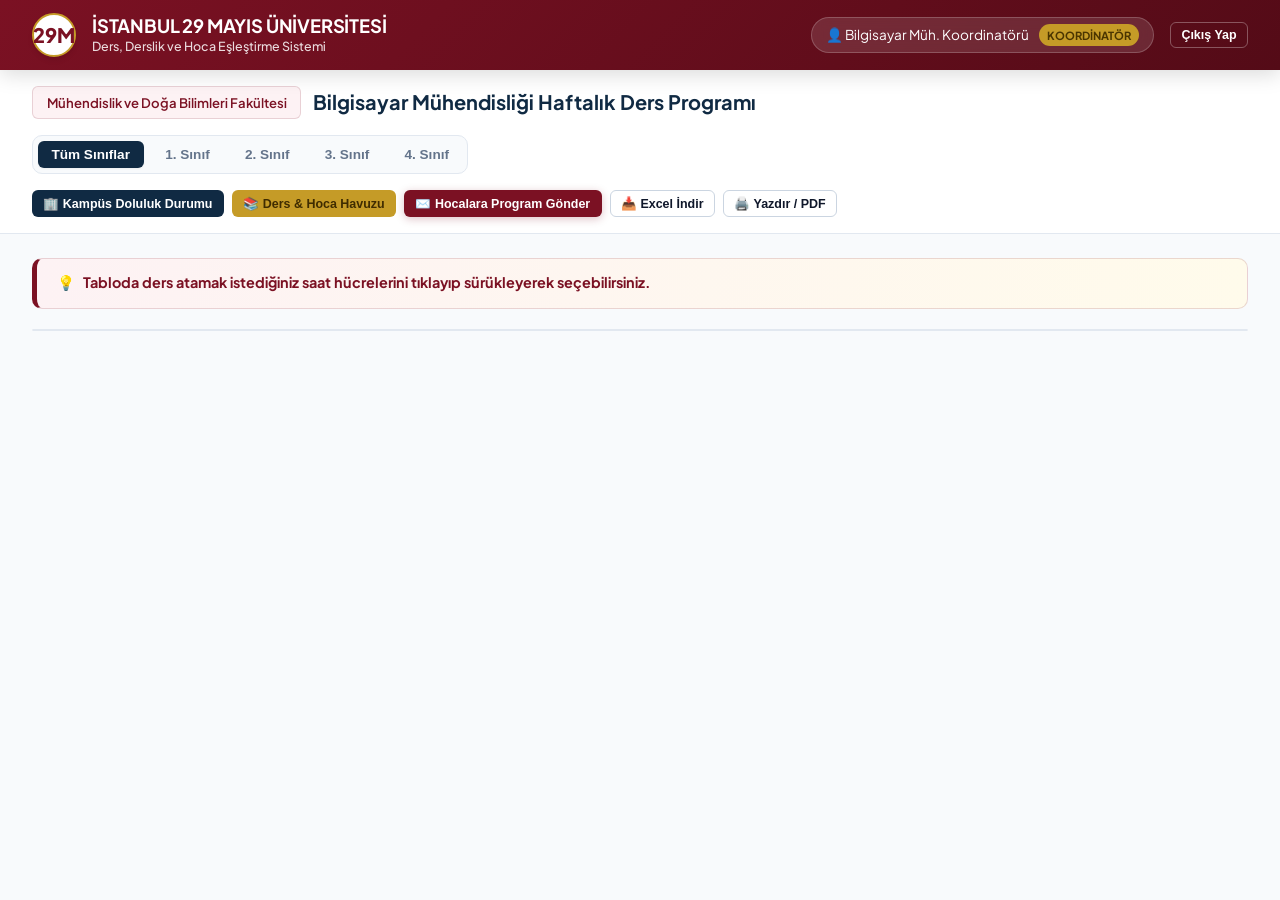
==== index.html @ 770a7598 "Istanbul 29 Mayis Universitesi Ders, Derslik ve Hoca Esletirme Sistemi" ====
<!DOCTYPE html>
<html lang="tr">
<head>
    <meta charset="UTF-8">
    <meta name="viewport" content="width=device-width, initial-scale=1.0">
    <title>Haftalık Ders Programı | İstanbul 29 Mayıs Üniversitesi</title>
    <link rel="stylesheet" href="css/style.css">
    <link rel="stylesheet" href="css/grid.css">
</head>
<body>

    <!-- Üst Kurumsal Bar -->
    <header class="top-navbar">
        <a href="index.html" class="nav-brand">
            <div class="nav-logo-icon">29M</div>
            <div class="brand-text">
                <h1>İSTANBUL 29 MAYIS ÜNİVERSİTESİ</h1>
                <span>Ders, Derslik ve Hoca Eşleştirme Sistemi</span>
            </div>
        </a>

        <div class="nav-actions">
            <a href="admin.html" class="btn btn-gold btn-sm" id="navAdminLink" style="display: none;">
                🛡️ Yönetici Paneli
            </a>
            <div class="user-badge">
                <span>👤 <span id="navUserName">Kullanıcı</span></span>
                <span class="role-tag" id="navUserRole">KOORDİNATÖR</span>
            </div>
            <button type="button" class="btn btn-outline btn-sm" id="btnLogout" style="color:white; border-color:rgba(255,255,255,0.3); background: transparent;">
                Çıkış Yap
            </button>
        </div>
    </header>

    <!-- Kontrol ve Filtre Çubuğu -->
    <section class="control-bar">
        <div class="dept-info">
            <span class="faculty-pill" id="currentFacultyBadge">Fakülte Yükleniyor...</span>
            <h2 class="dept-title" id="currentDeptTitle">Haftalık Ders Programı</h2>
        </div>

        <div style="display: flex; align-items: center; gap: 1rem; flex-wrap: wrap;">
            <!-- Sınıf Seviyesi Filtreleri -->
            <div class="filter-group">
                <button type="button" class="filter-btn active" data-grade="0">Tüm Sınıflar</button>
                <button type="button" class="filter-btn" data-grade="1">1. Sınıf</button>
                <button type="button" class="filter-btn" data-grade="2">2. Sınıf</button>
                <button type="button" class="filter-btn" data-grade="3">3. Sınıf</button>
                <button type="button" class="filter-btn" data-grade="4">4. Sınıf</button>
            </div>

            <!-- Eylemler -->
            <div style="display: flex; align-items: center; gap: 0.5rem; flex-wrap: wrap;">
                <button type="button" class="btn btn-navy btn-sm" id="btnOpenCoordOccupancy" title="Kampüsteki Tüm Sınıfların Doluluk Durumunu İncele">
                    🏢 Kampüs Doluluk Durumu
                </button>
                <button type="button" class="btn btn-gold btn-sm" id="btnOpenPoolModal" title="Bölümün Ders ve Hoca Havuzunu Yönet">
                    📚 Ders & Hoca Havuzu
                </button>
                <button type="button" class="btn btn-primary btn-sm" id="btnOpenSendModal" title="Bölüm Hocalarına Haftalık Programı E-Posta ile Gönder">
                    ✉️ Hocalara Program Gönder
                </button>
                <button type="button" class="btn btn-outline btn-sm" id="btnExportExcel" title="Excel Formatında İndir (CSV)">
                    📥 Excel İndir
                </button>
                <button type="button" class="btn btn-outline btn-sm" id="btnPrintSchedule" title="Yazdır veya PDF Kaydet">
                    🖨️ Yazdır / PDF
                </button>
            </div>
        </div>
    </section>

    <!-- Ana Çalışma Alanı -->
    <main class="main-container">
        <!-- İpucu & Seçim Bilgilendirme Bandı -->
        <div class="instruction-banner" id="selectionBanner">
            <div class="hint-title">
                <span>💡</span>
                <span id="selectionText">Tabloda ders atamak istediğiniz saat hücrelerini tıklayıp sürükleyerek seçebilirsiniz.</span>
            </div>
            <button type="button" class="btn btn-primary btn-sm" id="btnOpenAddModal" style="display: none;">
                ➕ Seçilen Hücreleri Birleştir & Ders Ata
            </button>
        </div>

        <!-- Excel Tarzı Program Izgarası -->
        <div class="grid-wrapper" id="scheduleGridWrapper">
            <!-- JavaScript ile dinamik render edilecek -->
        </div>
    </main>

    <!-- DERS ATAMA & HÜCRE BİRLEŞTİRME MODALI -->
    <div class="modal-overlay" id="addCourseModal">
        <div class="modal-content">
            <div class="modal-header">
                <h3>📚 Ders ve Derslik Eşleştir</h3>
                <button type="button" class="modal-close" id="btnCloseModal">&times;</button>
            </div>

            <form id="addCourseForm">
                <div class="modal-body">
                    <!-- Seçilen Saat Aralığı Bilgisi -->
                    <div style="background: var(--surface-alt); border: 1px solid var(--surface-border); border-radius: var(--radius-md); padding: 0.85rem 1rem; display: flex; justify-content: space-between; align-items: center;">
                        <div>
                            <span style="font-size: 0.78rem; color: var(--text-muted); display: block;">Seçilen Gün:</span>
                            <strong style="color: var(--primary); font-size: 1rem;" id="modalSelectedDay">Pazartesi</strong>
                        </div>
                        <div style="text-align: right;">
                            <span style="font-size: 0.78rem; color: var(--text-muted); display: block;">Seçilen Saat Aralığı:</span>
                            <strong style="color: var(--navy); font-size: 0.95rem;" id="modalSelectedTime">08:30 - 11:20 (3 Saat)</strong>
                        </div>
                    </div>

                    <!-- Bölüm Dersleri Seçimi -->
                    <div class="form-group">
                        <label for="slotCourseSelect">Kayıtlı Ders Listesinden Seç</label>
                        <select id="slotCourseSelect" class="form-control">
                            <option value="">-- Listeden Seçin veya Aşağıya Yazın --</option>
                        </select>
                    </div>

                    <div class="form-row">
                        <div class="form-group">
                            <label for="slotCourseCode">Ders Kodu</label>
                            <input type="text" id="slotCourseCode" class="form-control" placeholder="Örn: CENG101" required>
                        </div>
                        <div class="form-group">
                            <label for="slotGradeLevel">Sınıf Seviyesi</label>
                            <select id="slotGradeLevel" class="form-control">
                                <option value="1">1. Sınıf</option>
                                <option value="2">2. Sınıf</option>
                                <option value="3">3. Sınıf</option>
                                <option value="4">4. Sınıf</option>
                            </select>
                        </div>
                    </div>

                    <div class="form-group">
                        <label for="slotCourseName">Ders Adı</label>
                        <input type="text" id="slotCourseName" class="form-control" placeholder="Örn: Algoritmalar ve Programlama I" required>
                    </div>

                    <!-- Öğretim Görevlisi -->
                    <div class="form-group">
                        <label for="slotInstructor">Öğretim Görevlisi (Hoca)</label>
                        <select id="slotInstructor" class="form-control" required>
                            <option value="">-- Öğretim Görevlisi Seçiniz --</option>
                        </select>
                    </div>

                    <!-- Derslik Seçimi (Önceden Yüklü Listeden) -->
                    <div class="form-group">
                        <label for="slotClassroom">Derslik (Kampüs Sınıfları)</label>
                        <select id="slotClassroom" class="form-control" required>
                            <option value="">-- Derslik Seçiniz --</option>
                        </select>
                    </div>

                    <!-- Kart Rengi -->
                    <div class="form-group">
                        <label for="slotColorTag">Program Kartı Vurgu Rengi</label>
                        <select id="slotColorTag" class="form-control">
                            <option value="#7B1123">Bordo (29 Mayıs Kurumsal)</option>
                            <option value="#102A43">Lacivert</option>
                            <option value="#0E7C7B">Zümrüt Yeşili</option>
                            <option value="#0B69A3">Mavi</option>
                            <option value="#B07D02">Altın / Amber</option>
                            <option value="#6B3074">Mürdüm Moru</option>
                            <option value="#2D6A4F">Orman Yeşili</option>
                        </select>
                    </div>

                    <!-- ÇAKIŞMA UYARI KUTUSU (CONFLICT ALERT BOX) -->
                    <div class="conflict-box" id="conflictAlertBox">
                        <div class="conflict-header">
                            <span style="font-size: 1.3rem;">⚠️</span>
                            <span>DİKKAT: DERSLİK VEYA HOCA ÇAKIŞMASI TESPİT EDİLDİ!</span>
                        </div>
                        <div class="conflict-desc" id="conflictAlertDesc">
                            Bu derslik seçilen gün ve saatte doludur.
                        </div>
                        <div class="conflict-details" id="conflictAlertDetails">
                            <!-- Çakışan bölüm, ders ve hoca bilgisi buraya gelecek -->
                        </div>
                    </div>

                    <!-- BOŞ DERSLİK ÖNERİLERİ -->
                    <div class="free-rooms-suggest" id="freeRoomsBox">
                        <h5>💡 Bu Saat Aralığında Müsait Olan Alternatif Derslikler (Tıklayarak Seçebilirsiniz):</h5>
                        <div class="free-rooms-pills" id="freeRoomsPills"></div>
                    </div>
                </div>

                <div class="modal-footer">
                    <button type="button" class="btn btn-outline" id="btnCancelModal">İptal</button>
                    <button type="submit" class="btn btn-primary" id="btnSaveSlot">
                        💾 Hücreleri Birleştir & Kaydet
                    </button>
                </div>
            </form>
        </div>
    </div>

    <!-- 1. KOORDİNATÖR KAMPÜS DOLULUK MODALI -->
    <div class="modal-overlay" id="coordOccupancyModal">
        <div class="modal-content" style="max-width: 1200px; width: 95%;">
            <div class="modal-header">
                <h3>🏢 Kampüs Geneli Derslik Doluluk Durumu</h3>
                <button type="button" class="modal-close" onclick="document.getElementById('coordOccupancyModal').classList.remove('active');">&times;</button>
            </div>
            <div class="modal-body">
                <div style="display: flex; align-items: center; justify-content: space-between; flex-wrap: wrap; gap: 1rem; margin-bottom: 1rem;">
                    <p style="font-size: 0.88rem; color: var(--text-muted);">
                        Aşağıdaki çizelgeden tüm sınıfların hangi gün ve saatte hangi bölüm tarafından rezerve edildiğini inceleyebilirsiniz.
                    </p>
                    <div style="display: flex; align-items: center; gap: 0.75rem;">
                        <select id="coordMatrixDay" class="form-control" style="width: 140px;">
                            <option value="Pazartesi">Pazartesi</option>
                            <option value="Salı">Salı</option>
                            <option value="Çarşamba">Çarşamba</option>
                            <option value="Perşembe">Perşembe</option>
                            <option value="Cuma">Cuma</option>
                            <option value="Cumartesi">Cumartesi</option>
                        </select>
                        <select id="coordMatrixBuilding" class="form-control" style="width: 140px;">
                            <option value="">Tüm Binalar</option>
                            <option value="A Blok">A Blok</option>
                            <option value="B Blok">B Blok</option>
                            <option value="C Blok">C Blok</option>
                            <option value="Rektörlük Binası">Rektörlük</option>
                        </select>
                    </div>
                </div>
                <div id="coordOccupancyContainer" class="grid-wrapper" style="border: 1px solid var(--surface-border); max-height: 520px; overflow-y: auto;">
                    <!-- JS ile doldurulacak -->
                </div>
            </div>
            <div class="modal-footer">
                <button type="button" class="btn btn-outline" onclick="document.getElementById('coordOccupancyModal').classList.remove('active');">Kapat</button>
            </div>
        </div>
    </div>

    <!-- 2. BÖLÜM DERS VE HOCA HAVUZU MODALI -->
    <div class="modal-overlay" id="poolModal">
        <div class="modal-content" style="max-width: 900px; width: 92%;">
            <div class="modal-header">
                <h3>📚 Bölüm Ders ve Hoca Havuzu</h3>
                <button type="button" class="modal-close" onclick="document.getElementById('poolModal').classList.remove('active');">&times;</button>
            </div>
            <div class="modal-body">
                <!-- Alt Sekmeler -->
                <div style="display: flex; gap: 0.5rem; border-bottom: 2px solid var(--surface-border); margin-bottom: 1.25rem;">
                    <button type="button" class="admin-nav-btn active" id="tabBtnCourses" onclick="window.app.switchPoolTab('courses')">
                        📖 Bölüm Dersleri (<span id="deptCourseCount">0</span>)
                    </button>
                    <button type="button" class="admin-nav-btn" id="tabBtnInstructors" onclick="window.app.switchPoolTab('instructors')">
                        👨‍🏫 Bölüm Hocaları (<span id="deptInstCount">0</span>)
                    </button>
                </div>

                <!-- DERSLER HAVUZU -->
                <div id="poolSectionCourses">
                    <div style="display: flex; justify-content: space-between; align-items: center; margin-bottom: 1rem;">
                        <h4 style="font-size: 1rem; color: var(--navy);">Bölümünüze Tanımlı Dersler</h4>
                        <button type="button" class="btn btn-primary btn-sm" onclick="window.app.openAddCourseForm()">
                            ➕ Yeni Ders Ekle
                        </button>
                    </div>

                    <!-- Hızlı Ders Ekleme Formu (Gizli/Görünür) -->
                    <div id="courseAddFormContainer" style="display: none; background: var(--surface-alt); padding: 1rem; border-radius: var(--radius-md); margin-bottom: 1rem; border: 1px solid var(--surface-border);">
                        <h5 style="margin-bottom: 0.75rem; color: var(--primary);">Yeni Ders Tanımla</h5>
                        <div class="form-row">
                            <div class="form-group">
                                <label>Ders Kodu</label>
                                <input type="text" id="newPoolCourseCode" class="form-control" placeholder="Örn: CENG202" required>
                            </div>
                            <div class="form-group">
                                <label>Sınıf Seviyesi</label>
                                <select id="newPoolCourseGrade" class="form-control">
                                    <option value="1">1. Sınıf</option>
                                    <option value="2">2. Sınıf</option>
                                    <option value="3">3. Sınıf</option>
                                    <option value="4">4. Sınıf</option>
                                </select>
                            </div>
                        </div>
                        <div class="form-group" style="margin-top: 0.5rem;">
                            <label>Ders Adı</label>
                            <input type="text" id="newPoolCourseName" class="form-control" placeholder="Örn: Nesne Yönelimli Programlama" required>
                        </div>
                        <div style="display: flex; justify-content: flex-end; gap: 0.5rem; margin-top: 0.75rem;">
                            <button type="button" class="btn btn-outline btn-sm" onclick="document.getElementById('courseAddFormContainer').style.display='none';">İptal</button>
                            <button type="button" class="btn btn-primary btn-sm" onclick="window.app.saveNewCourse()">💾 Dersi Kaydet</button>
                        </div>
                    </div>

                    <div style="max-height: 380px; overflow-y: auto;">
                        <table class="excel-schedule-table" style="min-width: 100%;">
                            <thead>
                                <tr>
                                    <th style="width: 120px;">Ders Kodu</th>
                                    <th>Ders Adı</th>
                                    <th style="width: 100px;">Sınıf</th>
                                    <th style="width: 100px;">Haftalık Saat</th>
                                    <th style="width: 90px; text-align: right;">İşlem</th>
                                </tr>
                            </thead>
                            <tbody id="poolCoursesTableBody"></tbody>
                        </table>
                    </div>
                </div>

                <!-- HOCALAR HAVUZU -->
                <div id="poolSectionInstructors" style="display: none;">
                    <div style="display: flex; justify-content: space-between; align-items: center; margin-bottom: 1rem;">
                        <h4 style="font-size: 1rem; color: var(--navy);">Bölüm Öğretim Elemanları</h4>
                        <button type="button" class="btn btn-primary btn-sm" onclick="window.app.openAddInstructorForm()">
                            ➕ Yeni Hoca Ekle
                        </button>
                    </div>

                    <!-- Hızlı Hoca Ekleme Formu -->
                    <div id="instAddFormContainer" style="display: none; background: var(--surface-alt); padding: 1rem; border-radius: var(--radius-md); margin-bottom: 1rem; border: 1px solid var(--surface-border);">
                        <h5 style="margin-bottom: 0.75rem; color: var(--primary);">Yeni Öğretim Elemanı Tanımla</h5>
                        <div class="form-row">
                            <div class="form-group">
                                <label>Akademik Unvan</label>
                                <select id="newPoolInstTitle" class="form-control">
                                    <option value="Prof. Dr.">Prof. Dr.</option>
                                    <option value="Doç. Dr.">Doç. Dr.</option>
                                    <option value="Dr. Öğr. Üyesi">Dr. Öğr. Üyesi</option>
                                    <option value="Öğr. Gör.">Öğr. Gör.</option>
                                    <option value="Arş. Gör.">Arş. Gör.</option>
                                </select>
                            </div>
                            <div class="form-group">
                                <label>Ad Soyad</label>
                                <input type="text" id="newPoolInstName" class="form-control" placeholder="Örn: Canan Yıldız" required>
                            </div>
                        </div>
                        <div class="form-group" style="margin-top: 0.5rem;">
                            <label>Kurumsal E-Posta</label>
                            <input type="email" id="newPoolInstEmail" class="form-control" placeholder="canan@29mayis.edu.tr" required>
                        </div>
                        <div style="display: flex; justify-content: flex-end; gap: 0.5rem; margin-top: 0.75rem;">
                            <button type="button" class="btn btn-outline btn-sm" onclick="document.getElementById('instAddFormContainer').style.display='none';">İptal</button>
                            <button type="button" class="btn btn-primary btn-sm" onclick="window.app.saveNewInstructor()">💾 Hocayı Kaydet</button>
                        </div>
                    </div>

                    <div style="max-height: 380px; overflow-y: auto;">
                        <table class="excel-schedule-table" style="min-width: 100%;">
                            <thead>
                                <tr>
                                    <th style="width: 140px;">Unvan</th>
                                    <th>Ad Soyad</th>
                                    <th>Kurumsal E-Posta</th>
                                    <th style="width: 90px; text-align: right;">İşlem</th>
                                </tr>
                            </thead>
                            <tbody id="poolInstructorsTableBody"></tbody>
                        </table>
                    </div>
                </div>
            </div>
            <div class="modal-footer">
                <button type="button" class="btn btn-outline" onclick="document.getElementById('poolModal').classList.remove('active');">Kapat</button>
            </div>
        </div>
    </div>

    <!-- 3. HOCALARA PROGRAM GÖNDERME MODALI -->
    <div class="modal-overlay" id="sendScheduleModal">
        <div class="modal-content" style="max-width: 620px;">
            <div class="modal-header">
                <h3>✉️ Bölüm Ders Programını E-Posta ile Paylaş</h3>
                <button type="button" class="modal-close" onclick="document.getElementById('sendScheduleModal').classList.remove('active');">&times;</button>
            </div>
            <div class="modal-body">
                <p style="font-size: 0.88rem; color: var(--text-muted);">
                    Haftalık oluşturulan ders ve derslik programını bölüm hocalarının kurumsal e-postalarına (@29mayis.edu.tr) gönderebilirsiniz.
                </p>

                <div class="form-group" style="margin-top: 0.75rem;">
                    <label for="sendTargetSelect">Gönderim Türü / Hedef</label>
                    <select id="sendTargetSelect" class="form-control">
                        <option value="all">📢 Tüm Bölüm Hocalarına Toplu Gönder (Herkesin Kendi Programı)</option>
                    </select>
                </div>

                <!-- Önizleme Kutusu -->
                <div style="background: var(--surface-alt); border: 1px solid var(--surface-border); border-radius: var(--radius-md); padding: 1rem; margin-top: 0.75rem;">
                    <h5 style="color: var(--navy); margin-bottom: 0.5rem;" id="sendPreviewTitle">Önizleme: Tüm Bölüm Hocaları</h5>
                    <div id="sendPreviewContent" style="font-size: 0.84rem; max-height: 220px; overflow-y: auto; color: var(--text-main); line-height: 1.6;">
                        <!-- JS ile doldurulacak -->
                    </div>
                </div>

                <div id="sendSuccessBox" style="display: none; background: #ECFDF5; border: 1px solid #6EE7B7; color: #065F46; padding: 0.85rem; border-radius: var(--radius-md); font-size: 0.85rem; margin-top: 0.75rem;">
                    <!-- JS bildirim -->
                </div>
            </div>
            <div class="modal-footer">
                <button type="button" class="btn btn-outline btn-sm" onclick="document.getElementById('sendScheduleModal').classList.remove('active');">Kapat</button>
                <button type="button" class="btn btn-primary btn-sm" id="btnConfirmSendSchedule" onclick="window.app.dispatchScheduleEmail()">
                    🚀 Programı E-Posta Olarak Gönder
                </button>
            </div>
        </div>
    </div>

    <!-- Bildirim Konteyneri -->
    <div id="toastContainer" class="toast-container"></div>

    <script src="js/mock-data.js"></script>
    <script src="js/conflict-checker.js"></script>
    <script src="js/schedule-grid.js"></script>
    <script src="js/app.js"></script>
</body>
</html>
---- css/style.css ----
/* 
 * Istanbul 29 Mayis Universitesi - Kurumsal Tasarim Sistemi
 * Renkler: Bordo (#7B1123), Lacivert (#102A43), Altin (#C59B27)
 */

@import url('https://fonts.googleapis.com/css2?family=Plus+Jakarta+Sans:wght@400;500;600;700;800&family=JetBrains+Mono:wght@400;600&display=swap');

:root {
    --primary: #7B1123;         /* 29 Mayis Bordosu */
    --primary-hover: #630D1B;
    --primary-light: #FDF2F4;
    --primary-glow: rgba(123, 17, 35, 0.25);
    
    --navy: #102A43;            /* Koyu Kurumsal Lacivert */
    --navy-light: #243B53;
    --navy-bg: #0B1D2D;
    
    --gold: #C59B27;            /* Universite Altini */
    --gold-hover: #A7821E;
    --gold-light: #FEF8E7;

    --surface: #FFFFFF;
    --surface-alt: #F8FAFC;
    --surface-border: #E2E8F0;
    --surface-border-strong: #CBD5E1;
    
    --text-main: #0F172A;
    --text-muted: #64748B;
    --text-light: #94A3B8;
    
    --success: #10B981;
    --success-light: #ECFDF5;
    --warning: #F59E0B;
    --warning-light: #FFFBEB;
    --danger: #EF4444;
    --danger-light: #FEF2F2;

    --radius-sm: 6px;
    --radius-md: 10px;
    --radius-lg: 16px;
    --radius-xl: 24px;
    
    --shadow-sm: 0 1px 2px 0 rgba(0, 0, 0, 0.05);
    --shadow-md: 0 4px 6px -1px rgba(0, 0, 0, 0.08), 0 2px 4px -2px rgba(0, 0, 0, 0.05);
    --shadow-lg: 0 10px 25px -3px rgba(15, 23, 42, 0.1), 0 4px 6px -4px rgba(15, 23, 42, 0.05);
    --shadow-xl: 0 20px 35px -5px rgba(123, 17, 35, 0.15);
    
    --font-sans: 'Plus Jakarta Sans', -apple-system, BlinkMacSystemFont, "Segoe UI", Roboto, sans-serif;
    --font-mono: 'JetBrains Mono', monospace;
}

* {
    box-sizing: border-box;
    margin: 0;
    padding: 0;
}

body {
    font-family: var(--font-sans);
    background-color: var(--surface-alt);
    color: var(--text-main);
    line-height: 1.5;
    -webkit-font-smoothing: antialiased;
    min-height: 100vh;
}

/* Header & Top Bar */
.top-navbar {
    background: linear-gradient(135deg, var(--primary) 0%, #540B17 100%);
    color: white;
    padding: 0 2rem;
    height: 70px;
    display: flex;
    align-items: center;
    justify-content: space-between;
    box-shadow: 0 4px 20px rgba(0, 0, 0, 0.15);
    position: sticky;
    top: 0;
    z-index: 100;
}

.nav-brand {
    display: flex;
    align-items: center;
    gap: 1rem;
    text-decoration: none;
    color: white;
}

.nav-logo-icon {
    width: 44px;
    height: 44px;
    background: white;
    border-radius: 50%;
    display: flex;
    align-items: center;
    justify-content: center;
    font-weight: 800;
    color: var(--primary);
    font-size: 1.25rem;
    border: 2px solid var(--gold);
    box-shadow: var(--shadow-md);
}

.brand-text h1 {
    font-size: 1.15rem;
    font-weight: 700;
    letter-spacing: -0.01em;
    line-height: 1.2;
}

.brand-text span {
    font-size: 0.78rem;
    color: rgba(255, 255, 255, 0.85);
    display: block;
    font-weight: 500;
}

.nav-actions {
    display: flex;
    align-items: center;
    gap: 1rem;
}

.user-badge {
    background: rgba(255, 255, 255, 0.12);
    border: 1px solid rgba(255, 255, 255, 0.2);
    padding: 0.4rem 0.9rem;
    border-radius: 30px;
    display: flex;
    align-items: center;
    gap: 0.6rem;
    font-size: 0.85rem;
    backdrop-filter: blur(8px);
}

.user-badge .role-tag {
    background: var(--gold);
    color: #4A3500;
    font-size: 0.7rem;
    font-weight: 700;
    padding: 0.15rem 0.5rem;
    border-radius: 12px;
    text-transform: uppercase;
}

/* Secondary Sub-Header Control Bar */
.control-bar {
    background: white;
    border-bottom: 1px solid var(--surface-border);
    padding: 1rem 2rem;
    display: flex;
    align-items: center;
    justify-content: space-between;
    flex-wrap: wrap;
    gap: 1rem;
}

.dept-info {
    display: flex;
    align-items: center;
    gap: 0.75rem;
}

.faculty-pill {
    background: var(--primary-light);
    color: var(--primary);
    padding: 0.35rem 0.85rem;
    border-radius: var(--radius-sm);
    font-size: 0.82rem;
    font-weight: 600;
    border: 1px solid rgba(123, 17, 35, 0.15);
}

.dept-title {
    font-size: 1.25rem;
    font-weight: 700;
    color: var(--navy);
}

.filter-group {
    display: flex;
    align-items: center;
    gap: 0.5rem;
    background: var(--surface-alt);
    padding: 0.3rem;
    border-radius: var(--radius-md);
    border: 1px solid var(--surface-border);
}

.filter-btn {
    border: none;
    background: transparent;
    padding: 0.4rem 0.85rem;
    font-size: 0.85rem;
    font-weight: 600;
    color: var(--text-muted);
    border-radius: var(--radius-sm);
    cursor: pointer;
    transition: all 0.2s ease;
}

.filter-btn:hover {
    color: var(--text-main);
}

.filter-btn.active {
    background: var(--navy);
    color: white;
    box-shadow: var(--shadow-sm);
}

/* Action Buttons */
.btn {
    display: inline-flex;
    align-items: center;
    justify-content: center;
    gap: 0.5rem;
    padding: 0.55rem 1.1rem;
    font-size: 0.88rem;
    font-weight: 600;
    border-radius: var(--radius-md);
    border: 1px solid transparent;
    cursor: pointer;
    transition: all 0.2s cubic-bezier(0.4, 0, 0.2, 1);
    text-decoration: none;
}

.btn-primary {
    background: var(--primary);
    color: white;
    box-shadow: 0 2px 8px var(--primary-glow);
}

.btn-primary:hover {
    background: var(--primary-hover);
    transform: translateY(-1px);
    box-shadow: 0 4px 12px var(--primary-glow);
}

.btn-navy {
    background: var(--navy);
    color: white;
}

.btn-navy:hover {
    background: var(--navy-light);
}

.btn-gold {
    background: var(--gold);
    color: #3F2C00;
    font-weight: 700;
}

.btn-gold:hover {
    background: var(--gold-hover);
    color: white;
}

.btn-outline {
    background: white;
    color: var(--text-main);
    border-color: var(--surface-border-strong);
}

.btn-outline:hover {
    background: var(--surface-alt);
    border-color: var(--text-muted);
}

.btn-danger {
    background: var(--danger-light);
    color: var(--danger);
    border-color: rgba(239, 68, 68, 0.2);
}

.btn-danger:hover {
    background: var(--danger);
    color: white;
}

.btn-sm {
    padding: 0.3rem 0.65rem;
    font-size: 0.78rem;
    border-radius: var(--radius-sm);
}

/* Page Layout */
.main-container {
    padding: 1.5rem 2rem 3rem 2rem;
    max-width: 1700px;
    margin: 0 auto;
}

/* Instructions / Hint Bar */
.instruction-banner {
    background: linear-gradient(90deg, #FDF2F4 0%, #FFFBEB 100%);
    border: 1px solid rgba(123, 17, 35, 0.15);
    border-left: 5px solid var(--primary);
    border-radius: var(--radius-md);
    padding: 0.85rem 1.25rem;
    margin-bottom: 1.25rem;
    display: flex;
    align-items: center;
    justify-content: space-between;
    gap: 1rem;
    font-size: 0.9rem;
}

.instruction-banner .hint-title {
    font-weight: 700;
    color: var(--primary);
    display: flex;
    align-items: center;
    gap: 0.5rem;
}

.instruction-banner .selection-counter {
    background: var(--primary);
    color: white;
    padding: 0.2rem 0.6rem;
    border-radius: 20px;
    font-size: 0.78rem;
    font-weight: 700;
}

/* Modal Windows */
.modal-overlay {
    position: fixed;
    top: 0;
    left: 0;
    width: 100vw;
    height: 100vh;
    background: rgba(15, 23, 42, 0.65);
    backdrop-filter: blur(4px);
    display: none;
    align-items: center;
    justify-content: center;
    z-index: 1000;
    padding: 1rem;
    animation: fadeIn 0.2s ease-out;
}

.modal-overlay.active {
    display: flex;
}

.modal-content {
    background: white;
    border-radius: var(--radius-lg);
    box-shadow: var(--shadow-xl);
    width: 100%;
    max-width: 580px;
    max-height: 90vh;
    overflow-y: auto;
    display: flex;
    flex-direction: column;
    animation: slideUp 0.25s cubic-bezier(0.16, 1, 0.3, 1);
}

.modal-header {
    padding: 1.25rem 1.5rem;
    border-bottom: 1px solid var(--surface-border);
    display: flex;
    align-items: center;
    justify-content: space-between;
    background: var(--surface-alt);
    border-radius: var(--radius-lg) var(--radius-lg) 0 0;
}

.modal-header h3 {
    font-size: 1.15rem;
    font-weight: 700;
    color: var(--navy);
    display: flex;
    align-items: center;
    gap: 0.5rem;
}

.modal-close {
    background: transparent;
    border: none;
    font-size: 1.4rem;
    color: var(--text-muted);
    cursor: pointer;
    line-height: 1;
    padding: 0.2rem;
    border-radius: var(--radius-sm);
}

.modal-close:hover {
    color: var(--text-main);
    background: var(--surface-border);
}

.modal-body {
    padding: 1.5rem;
    display: flex;
    flex-direction: column;
    gap: 1.15rem;
}

.modal-footer {
    padding: 1rem 1.5rem;
    border-top: 1px solid var(--surface-border);
    display: flex;
    align-items: center;
    justify-content: flex-end;
    gap: 0.75rem;
    background: var(--surface-alt);
    border-radius: 0 0 var(--radius-lg) var(--radius-lg);
}

/* Forms & Inputs */
.form-group {
    display: flex;
    flex-direction: column;
    gap: 0.4rem;
}

.form-group label {
    font-size: 0.85rem;
    font-weight: 600;
    color: var(--text-main);
}

.form-control {
    width: 100%;
    padding: 0.65rem 0.9rem;
    font-size: 0.92rem;
    border: 1.5px solid var(--surface-border);
    border-radius: var(--radius-md);
    background: white;
    color: var(--text-main);
    font-family: inherit;
    transition: all 0.2s ease;
}

.form-control:focus {
    outline: none;
    border-color: var(--primary);
    box-shadow: 0 0 0 3px var(--primary-glow);
}

.form-row {
    display: grid;
    grid-template-columns: 1fr 1fr;
    gap: 1rem;
}

/* Conflict Alert Modal & Box */
.conflict-box {
    background: #FFF1F2;
    border: 1.5px solid #F43F5E;
    border-radius: var(--radius-md);
    padding: 1.15rem;
    display: none;
    flex-direction: column;
    gap: 0.75rem;
    animation: shake 0.4s ease-in-out;
}

.conflict-box.active {
    display: flex;
}

.conflict-header {
    display: flex;
    align-items: center;
    gap: 0.6rem;
    color: #9F1239;
    font-weight: 700;
    font-size: 0.98rem;
}

.conflict-desc {
    font-size: 0.88rem;
    color: #881337;
    line-height: 1.45;
}

.conflict-details {
    background: white;
    border-radius: var(--radius-sm);
    padding: 0.75rem;
    font-size: 0.83rem;
    border: 1px solid rgba(244, 63, 94, 0.2);
}

.free-rooms-suggest {
    background: #F0FDF4;
    border: 1px solid #86EFAC;
    border-radius: var(--radius-md);
    padding: 0.85rem;
    display: none;
    flex-direction: column;
    gap: 0.5rem;
}

.free-rooms-suggest.active {
    display: flex;
}

.free-rooms-suggest h5 {
    font-size: 0.84rem;
    font-weight: 700;
    color: #166534;
}

.free-rooms-pills {
    display: flex;
    flex-wrap: wrap;
    gap: 0.4rem;
}

.room-suggest-pill {
    background: white;
    border: 1px solid #BBF7D0;
    color: #15803D;
    font-weight: 600;
    font-size: 0.78rem;
    padding: 0.25rem 0.6rem;
    border-radius: 20px;
    cursor: pointer;
    transition: all 0.15s ease;
}

.room-suggest-pill:hover {
    background: #DCFCE7;
    border-color: #4ADE80;
}

/* Toast Notifications */
.toast-container {
    position: fixed;
    bottom: 2rem;
    right: 2rem;
    display: flex;
    flex-direction: column;
    gap: 0.75rem;
    z-index: 9999;
}

.toast {
    background: white;
    border-radius: var(--radius-md);
    padding: 0.9rem 1.25rem;
    box-shadow: var(--shadow-xl);
    border-left: 5px solid var(--primary);
    min-width: 320px;
    max-width: 450px;
    display: flex;
    align-items: center;
    justify-content: space-between;
    gap: 1rem;
    font-size: 0.88rem;
    animation: toastSlide 0.3s cubic-bezier(0.16, 1, 0.3, 1);
}

.toast.toast-danger {
    border-left-color: var(--danger);
    background: #FFF5F5;
}

.toast.toast-success {
    border-left-color: var(--success);
    background: #F0FDF4;
}

.toast.toast-warning {
    border-left-color: var(--warning);
    background: #FFFBEB;
}

/* Animations */
@keyframes fadeIn {
    from { opacity: 0; }
    to { opacity: 1; }
}

@keyframes slideUp {
    from { transform: translateY(20px); opacity: 0; }
    to { transform: translateY(0); opacity: 1; }
}

@keyframes toastSlide {
    from { transform: translateX(100%); opacity: 0; }
    to { transform: translateX(0); opacity: 1; }
}

@keyframes shake {
    0%, 100% { transform: translateX(0); }
    20%, 60% { transform: translateX(-6px); }
    40%, 80% { transform: translateX(6px); }
}

/* Responsive */
@media (max-width: 1024px) {
    .control-bar {
        flex-direction: column;
        align-items: flex-start;
    }
    .main-container {
        padding: 1rem;
    }
    .top-navbar {
        padding: 0 1rem;
    }
}
---- css/grid.css ----
/* 
 * Istanbul 29 Mayis Universitesi - Excel Tarzi Program Izgarasi (Grid)
 * Coklu hucre secimi, dikey birlestirme (rowspan), excel secim cercevesi
 */

.grid-wrapper {
    background: white;
    border-radius: var(--radius-lg);
    box-shadow: var(--shadow-md);
    border: 1px solid var(--surface-border);
    overflow: hidden;
    position: relative;
    user-select: none;
}

.table-scroll-container {
    overflow-x: auto;
    max-height: calc(100vh - 250px);
}

.excel-schedule-table {
    width: 100%;
    border-collapse: collapse;
    table-layout: fixed;
    font-size: 0.88rem;
    min-width: 1100px;
}

/* Tablo Basliklari (Gunler) */
.excel-schedule-table th {
    background: #0B1D2D;
    color: white;
    padding: 0.85rem 0.5rem;
    text-align: center;
    font-weight: 700;
    font-size: 0.92rem;
    letter-spacing: 0.02em;
    border: 1px solid #1E3A5F;
    position: sticky;
    top: 0;
    z-index: 20;
}

.excel-schedule-table th.time-col-header {
    width: 130px;
    background: #071520;
    z-index: 25;
    left: 0;
    position: sticky;
}

/* Saat Kolonu */
.time-cell {
    background: #F8FAFC;
    color: var(--navy);
    font-weight: 600;
    padding: 0.6rem 0.5rem;
    text-align: center;
    border: 1px solid var(--surface-border-strong);
    position: sticky;
    left: 0;
    z-index: 10;
    font-size: 0.82rem;
}

.time-cell .time-period {
    font-size: 0.72rem;
    color: var(--text-muted);
    font-weight: 500;
    display: block;
    margin-bottom: 0.15rem;
}

.time-cell .time-range {
    font-family: var(--font-mono);
    font-weight: 700;
    color: var(--navy);
}

/* Standart Hucreler */
.grid-cell {
    border: 1px solid var(--surface-border);
    padding: 0;
    height: 72px;
    vertical-align: top;
    position: relative;
    background: white;
    transition: background-color 0.15s ease;
    cursor: cell; /* Excel stili imlec */
}

.grid-cell:hover:not(.merged-slot) {
    background-color: #F8FAFC;
}

.grid-cell.cell-selecting {
    background-color: rgba(123, 17, 35, 0.12) !important;
    border: 1px dashed var(--primary) !important;
}

.grid-cell.cell-selected {
    background-color: rgba(16, 42, 67, 0.12) !important;
    border: 2px solid var(--navy) !important;
}

/* Excel Tipi Coklu Secim Araligi Vurgusu */
.grid-cell.range-top {
    border-top: 2.5px solid var(--navy) !important;
}

.grid-cell.range-bottom {
    border-bottom: 2.5px solid var(--navy) !important;
}

.grid-cell.range-left {
    border-left: 2.5px solid var(--navy) !important;
}

.grid-cell.range-right {
    border-right: 2.5px solid var(--navy) !important;
}

/* Hucre ici bos iken cikan kucuk arti ikonu */
.empty-cell-hint {
    display: none;
    position: absolute;
    inset: 0;
    align-items: center;
    justify-content: center;
    color: var(--text-light);
    font-size: 1.1rem;
    font-weight: 300;
    pointer-events: none;
}

.grid-cell:hover:not(.merged-slot) .empty-cell-hint {
    display: flex;
}

/* BIRLESTIRILMIS DERS KARTI (Merged Slot) */
.merged-slot {
    padding: 0.35rem;
    cursor: default;
    background: #FAFAFA;
}

.course-card {
    height: 100%;
    width: 100%;
    border-radius: var(--radius-md);
    background: white;
    border-left: 5px solid var(--primary);
    box-shadow: 0 2px 8px rgba(0, 0, 0, 0.06);
    display: flex;
    flex-direction: column;
    justify-content: space-between;
    padding: 0.6rem 0.75rem;
    transition: all 0.2s cubic-bezier(0.4, 0, 0.2, 1);
    position: relative;
    overflow: hidden;
}

.course-card:hover {
    box-shadow: var(--shadow-lg);
    transform: translateY(-2px);
}

.course-card-top {
    display: flex;
    align-items: flex-start;
    justify-content: space-between;
    gap: 0.5rem;
}

.course-code {
    font-size: 0.75rem;
    font-weight: 800;
    color: var(--primary);
    font-family: var(--font-mono);
    letter-spacing: 0.02em;
}

.grade-badge {
    font-size: 0.65rem;
    font-weight: 700;
    background: var(--surface-alt);
    color: var(--navy);
    padding: 0.1rem 0.4rem;
    border-radius: 4px;
    border: 1px solid var(--surface-border);
}

.course-title {
    font-weight: 700;
    font-size: 0.88rem;
    color: var(--navy);
    line-height: 1.3;
    margin: 0.25rem 0;
    display: -webkit-box;
    -webkit-line-clamp: 2;
    -webkit-box-orient: vertical;
    overflow: hidden;
}

.instructor-info {
    font-size: 0.78rem;
    color: var(--text-muted);
    font-weight: 600;
    display: flex;
    align-items: center;
    gap: 0.35rem;
    margin-bottom: 0.35rem;
}

.card-footer-info {
    display: flex;
    align-items: center;
    justify-content: space-between;
    flex-wrap: wrap;
    gap: 0.4rem;
    margin-top: auto;
    padding-top: 0.35rem;
    border-top: 1px dashed var(--surface-border);
}

.room-badge {
    background: #EFF6FF;
    color: #1D4ED8;
    font-size: 0.72rem;
    font-weight: 700;
    padding: 0.2rem 0.55rem;
    border-radius: 12px;
    border: 1px solid #BFDBFE;
    display: inline-flex;
    align-items: center;
    gap: 0.3rem;
}

.time-badge {
    font-size: 0.7rem;
    color: var(--text-muted);
    font-family: var(--font-mono);
    font-weight: 600;
}

/* Kart Uzerindeki Hizli Butonlar */
.card-actions {
    position: absolute;
    top: 0.4rem;
    right: 0.4rem;
    display: none;
    align-items: center;
    gap: 0.25rem;
    background: rgba(255, 255, 255, 0.95);
    padding: 0.15rem;
    border-radius: var(--radius-sm);
    box-shadow: var(--shadow-sm);
}

.course-card:hover .card-actions {
    display: flex;
}

.card-btn {
    border: none;
    background: transparent;
    cursor: pointer;
    padding: 0.25rem;
    font-size: 0.85rem;
    color: var(--text-muted);
    border-radius: 4px;
    display: flex;
    align-items: center;
    justify-content: center;
    transition: all 0.15s ease;
}

.card-btn:hover {
    color: var(--danger);
    background: var(--danger-light);
}

/* Cikis veya Yazdirma Modu */
@media print {
    .top-navbar, .control-bar, .instruction-banner, .btn, .card-actions {
        display: none !important;
    }
    .grid-wrapper {
        border: none;
        box-shadow: none;
    }
    .excel-schedule-table th {
        background: #333 !important;
        color: white !important;
    }
    .grid-cell {
        height: 60px;
    }
}
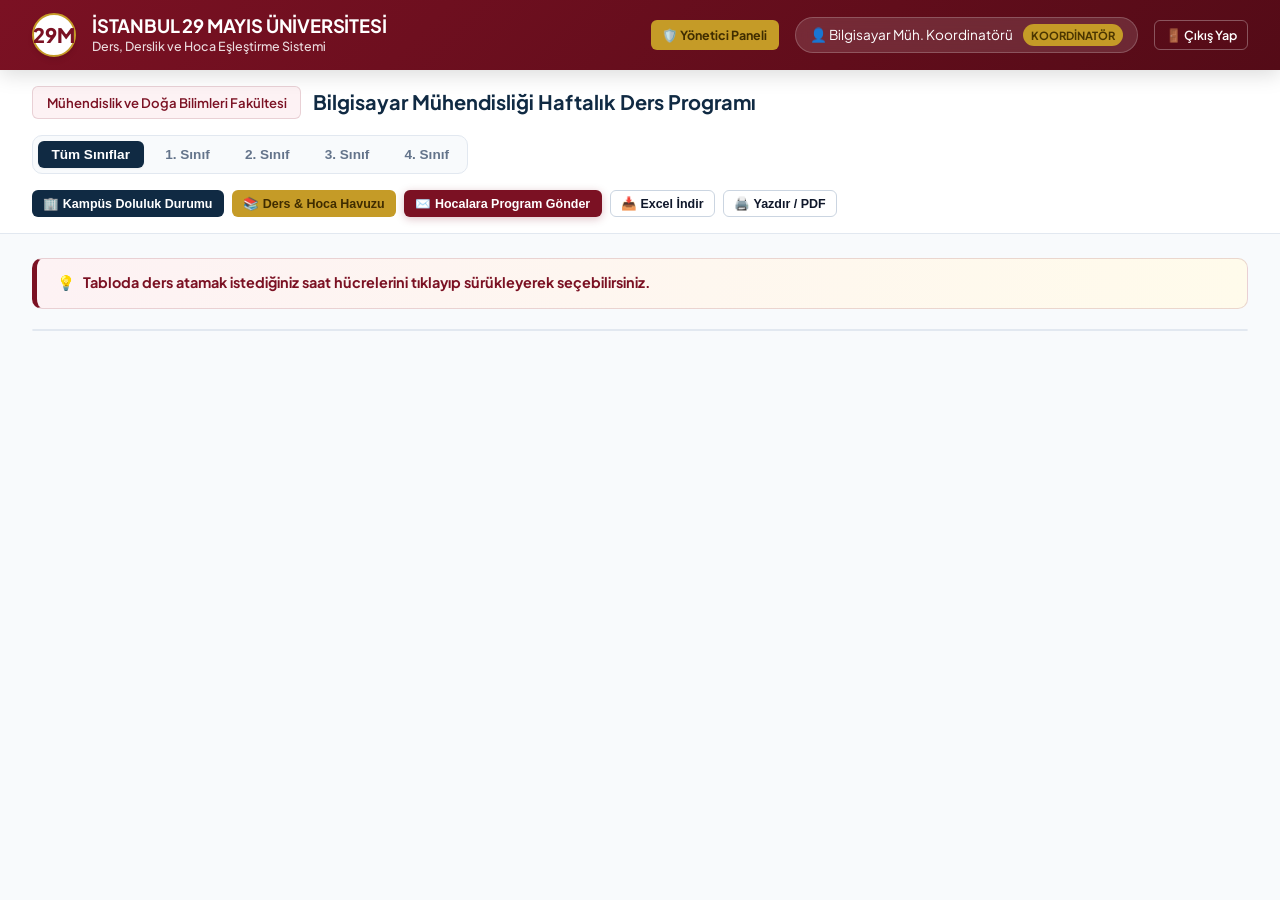
==== commit 9e016df7: "Fix navigation between pages and add full client-side LocalStorage API support for GitHub Pages" ====
--- a/index.html
+++ b/index.html
@@ -20,16 +20,16 @@
         </a>
 
         <div class="nav-actions">
-            <a href="admin.html" class="btn btn-gold btn-sm" id="navAdminLink" style="display: none;">
+            <a href="admin.html" class="btn btn-gold btn-sm" id="navAdminLink">
                 🛡️ Yönetici Paneli
             </a>
             <div class="user-badge">
                 <span>👤 <span id="navUserName">Kullanıcı</span></span>
                 <span class="role-tag" id="navUserRole">KOORDİNATÖR</span>
             </div>
-            <button type="button" class="btn btn-outline btn-sm" id="btnLogout" style="color:white; border-color:rgba(255,255,255,0.3); background: transparent;">
-                Çıkış Yap
-            </button>
+            <a href="login.html" class="btn btn-outline btn-sm" id="btnLogout" style="color:white; border-color:rgba(255,255,255,0.3); background: transparent; text-decoration: none;">
+                🚪 Çıkış Yap
+            </a>
         </div>
     </header>
 
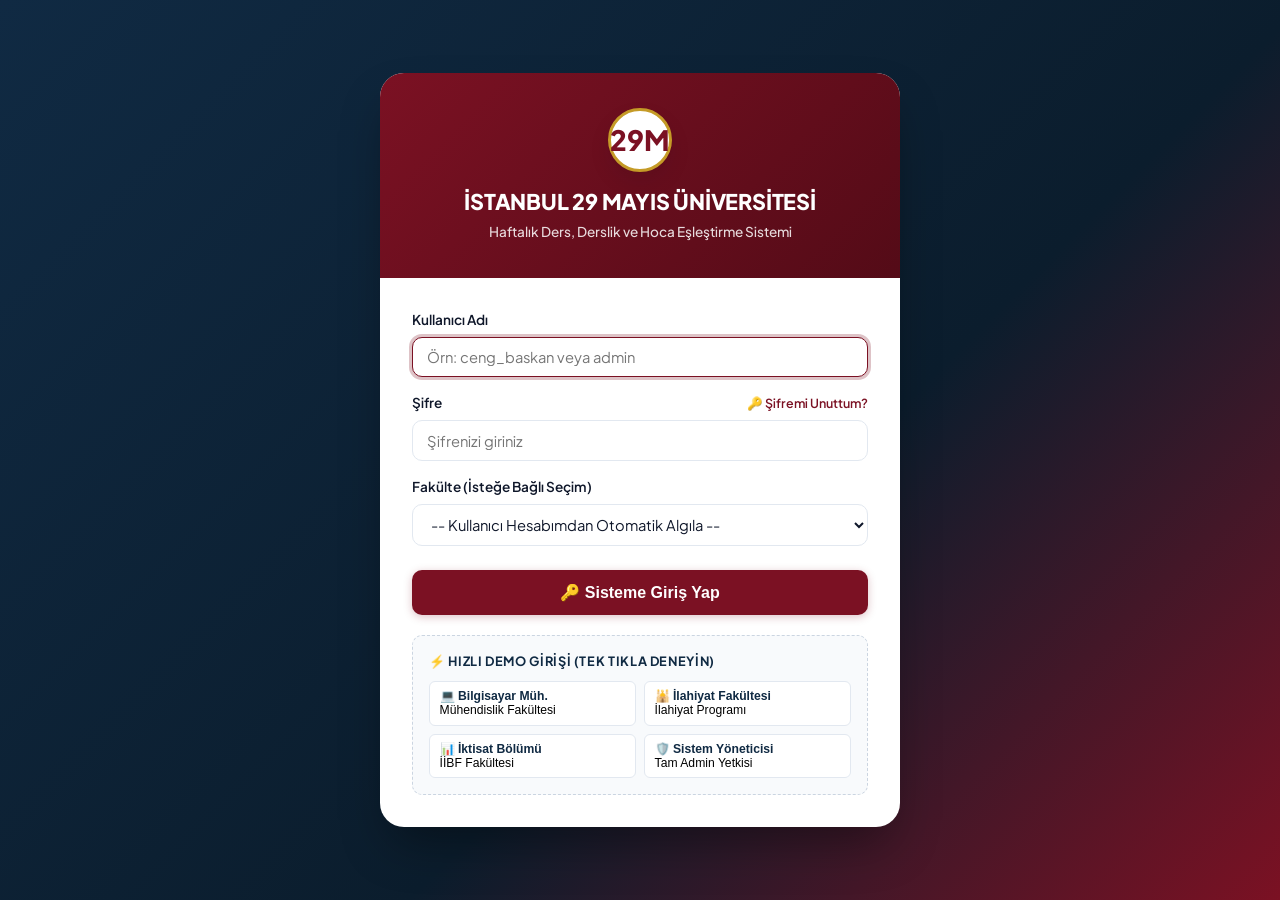
==== commit 726bc069: "Fix schedule table rendering and enforce login authentication" ====
--- a/index.html
+++ b/index.html
@@ -27,7 +27,7 @@
                 <span>👤 <span id="navUserName">Kullanıcı</span></span>
                 <span class="role-tag" id="navUserRole">KOORDİNATÖR</span>
             </div>
-            <a href="login.html" class="btn btn-outline btn-sm" id="btnLogout" style="color:white; border-color:rgba(255,255,255,0.3); background: transparent; text-decoration: none;">
+            <a href="login.html" class="btn btn-outline btn-sm" id="btnLogout" onclick="sessionStorage.removeItem('29m_user');" style="color:white; border-color:rgba(255,255,255,0.3); background: transparent; text-decoration: none;">
                 🚪 Çıkış Yap
             </a>
         </div>
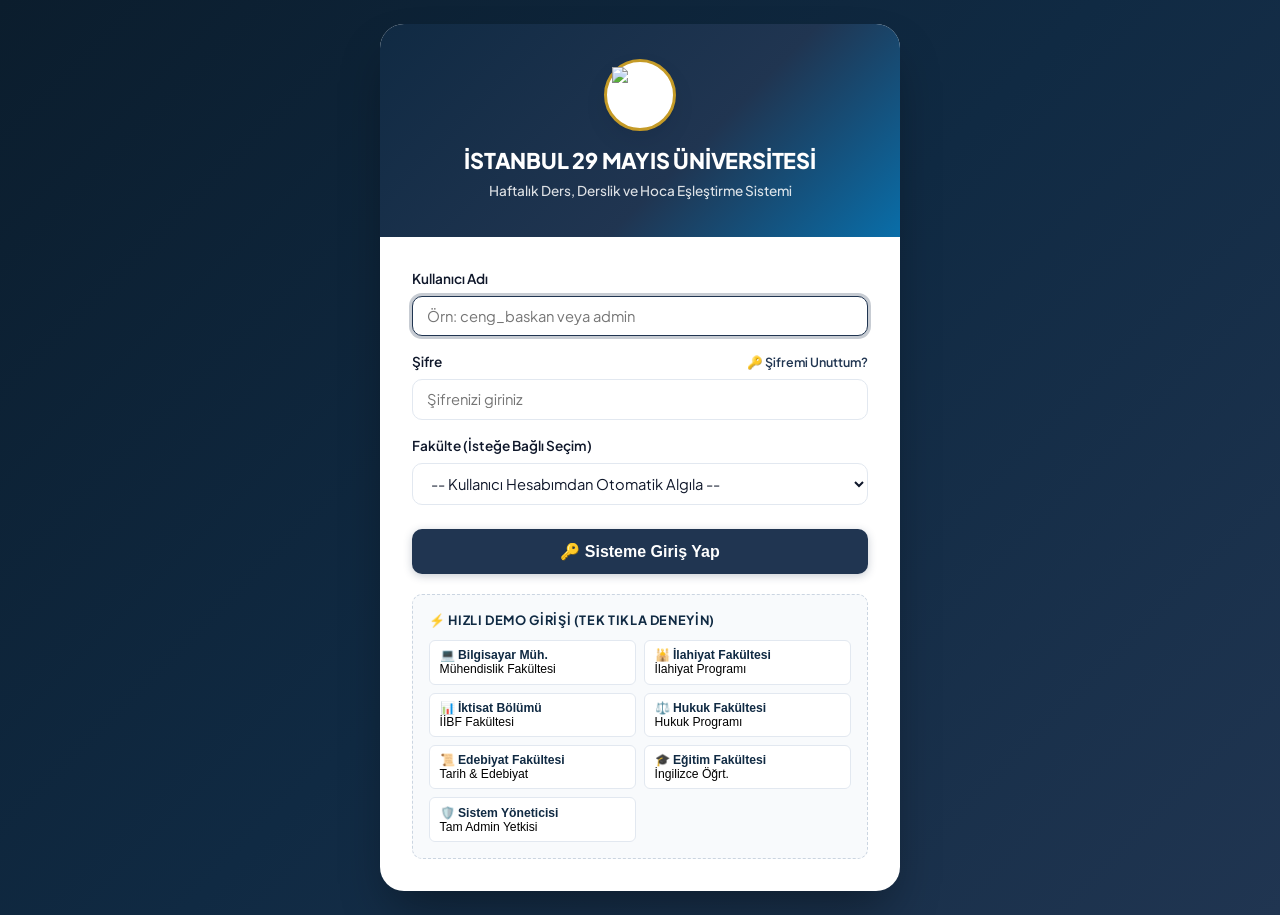
==== commit d62f3bca: "29 Mayis resmi logo, kurumsal renkler, akademik bolum/hoca kadrosu ve admin doluluk matrisi duzeltme" ====
--- a/index.html
+++ b/index.html
@@ -4,15 +4,16 @@
     <meta charset="UTF-8">
     <meta name="viewport" content="width=device-width, initial-scale=1.0">
     <title>Haftalık Ders Programı | İstanbul 29 Mayıs Üniversitesi</title>
-    <link rel="stylesheet" href="css/style.css">
-    <link rel="stylesheet" href="css/grid.css">
+    <link rel="icon" type="image/png" href="https://www.29mayis.edu.tr/public/images/favicon-32x32.png">
+    <link rel="stylesheet" href="css/style.css?v=20260909_03">
+    <link rel="stylesheet" href="css/grid.css?v=20260909_03">
 </head>
 <body>
 
     <!-- Üst Kurumsal Bar -->
     <header class="top-navbar">
         <a href="index.html" class="nav-brand">
-            <div class="nav-logo-icon">29M</div>
+            <img src="https://www.29mayis.edu.tr/public/images/logo/logo.png" alt="İstanbul 29 Mayıs Üniversitesi Logo" class="nav-logo-img">
             <div class="brand-text">
                 <h1>İSTANBUL 29 MAYIS ÜNİVERSİTESİ</h1>
                 <span>Ders, Derslik ve Hoca Eşleştirme Sistemi</span>
@@ -415,9 +416,9 @@
     <!-- Bildirim Konteyneri -->
     <div id="toastContainer" class="toast-container"></div>
 
-    <script src="js/mock-data.js"></script>
-    <script src="js/conflict-checker.js"></script>
-    <script src="js/schedule-grid.js"></script>
-    <script src="js/app.js"></script>
+    <script src="js/mock-data.js?v=20260909_05"></script>
+    <script src="js/conflict-checker.js?v=20260909_05"></script>
+    <script src="js/schedule-grid.js?v=20260909_05"></script>
+    <script src="js/app.js?v=20260909_05"></script>
 </body>
 </html>
--- a/css/style.css
+++ b/css/style.css
@@ -1,21 +1,24 @@
 /* 
  * Istanbul 29 Mayis Universitesi - Kurumsal Tasarim Sistemi
- * Renkler: Bordo (#7B1123), Lacivert (#102A43), Altin (#C59B27)
+ * Renkler: Kurumsal Lacivert (#203551), Üniversite Mavisi (#096ea9), Varak Altın (#C59B27)
  */
 
 @import url('https://fonts.googleapis.com/css2?family=Plus+Jakarta+Sans:wght@400;500;600;700;800&family=JetBrains+Mono:wght@400;600&display=swap');
 
 :root {
-    --primary: #7B1123;         /* 29 Mayis Bordosu */
-    --primary-hover: #630D1B;
-    --primary-light: #FDF2F4;
-    --primary-glow: rgba(123, 17, 35, 0.25);
+    --primary: #203551;         /* 29 Mayıs Resmi Kurumsal Lacivert */
+    --primary-hover: #162539;
+    --primary-light: #EBF3F8;
+    --primary-glow: rgba(32, 53, 81, 0.25);
     
-    --navy: #102A43;            /* Koyu Kurumsal Lacivert */
+    --secondary: #096ea9;       /* 29 Mayıs Canlı Kurumsal Mavi */
+    --secondary-hover: #075685;
+    
+    --navy: #102A43;            /* Koyu Gece Laciverti */
     --navy-light: #243B53;
     --navy-bg: #0B1D2D;
     
-    --gold: #C59B27;            /* Universite Altini */
+    --gold: #C59B27;            /* Üniversite Varak Altını */
     --gold-hover: #A7821E;
     --gold-light: #FEF8E7;
 
@@ -43,7 +46,7 @@
     --shadow-sm: 0 1px 2px 0 rgba(0, 0, 0, 0.05);
     --shadow-md: 0 4px 6px -1px rgba(0, 0, 0, 0.08), 0 2px 4px -2px rgba(0, 0, 0, 0.05);
     --shadow-lg: 0 10px 25px -3px rgba(15, 23, 42, 0.1), 0 4px 6px -4px rgba(15, 23, 42, 0.05);
-    --shadow-xl: 0 20px 35px -5px rgba(123, 17, 35, 0.15);
+    --shadow-xl: 0 20px 35px -5px rgba(32, 53, 81, 0.18);
     
     --font-sans: 'Plus Jakarta Sans', -apple-system, BlinkMacSystemFont, "Segoe UI", Roboto, sans-serif;
     --font-mono: 'JetBrains Mono', monospace;
@@ -66,10 +69,10 @@
 
 /* Header & Top Bar */
 .top-navbar {
-    background: linear-gradient(135deg, var(--primary) 0%, #540B17 100%);
+    background: linear-gradient(135deg, #102A43 0%, #203551 55%, #096ea9 100%);
     color: white;
     padding: 0 2rem;
-    height: 70px;
+    height: 72px;
     display: flex;
     align-items: center;
     justify-content: space-between;
@@ -87,9 +90,21 @@
     color: white;
 }
 
+.nav-logo-img {
+    height: 48px;
+    width: 48px;
+    object-fit: contain;
+    background: white;
+    border-radius: 50%;
+    padding: 3px;
+    border: 2px solid var(--gold);
+    box-shadow: var(--shadow-md);
+    display: inline-block;
+}
+
 .nav-logo-icon {
-    width: 44px;
-    height: 44px;
+    width: 48px;
+    height: 48px;
     background: white;
     border-radius: 50%;
     display: flex;
